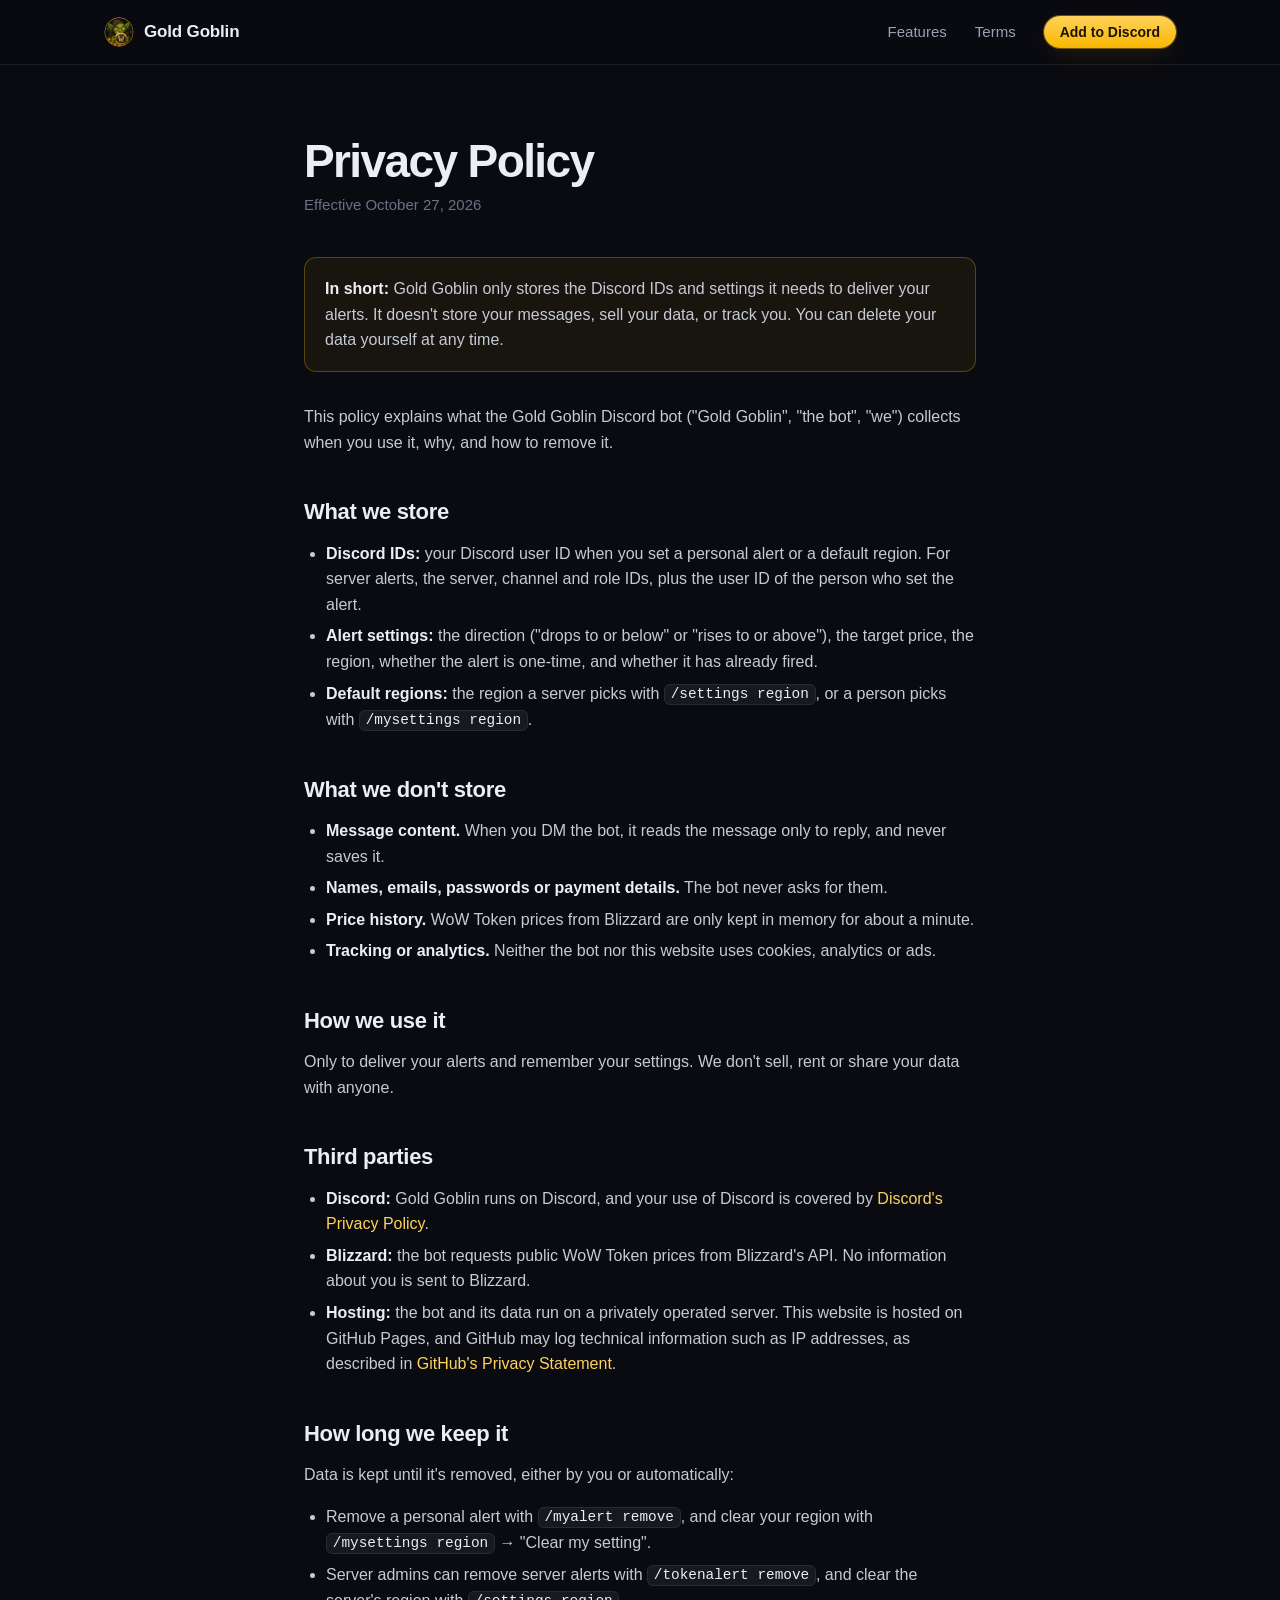
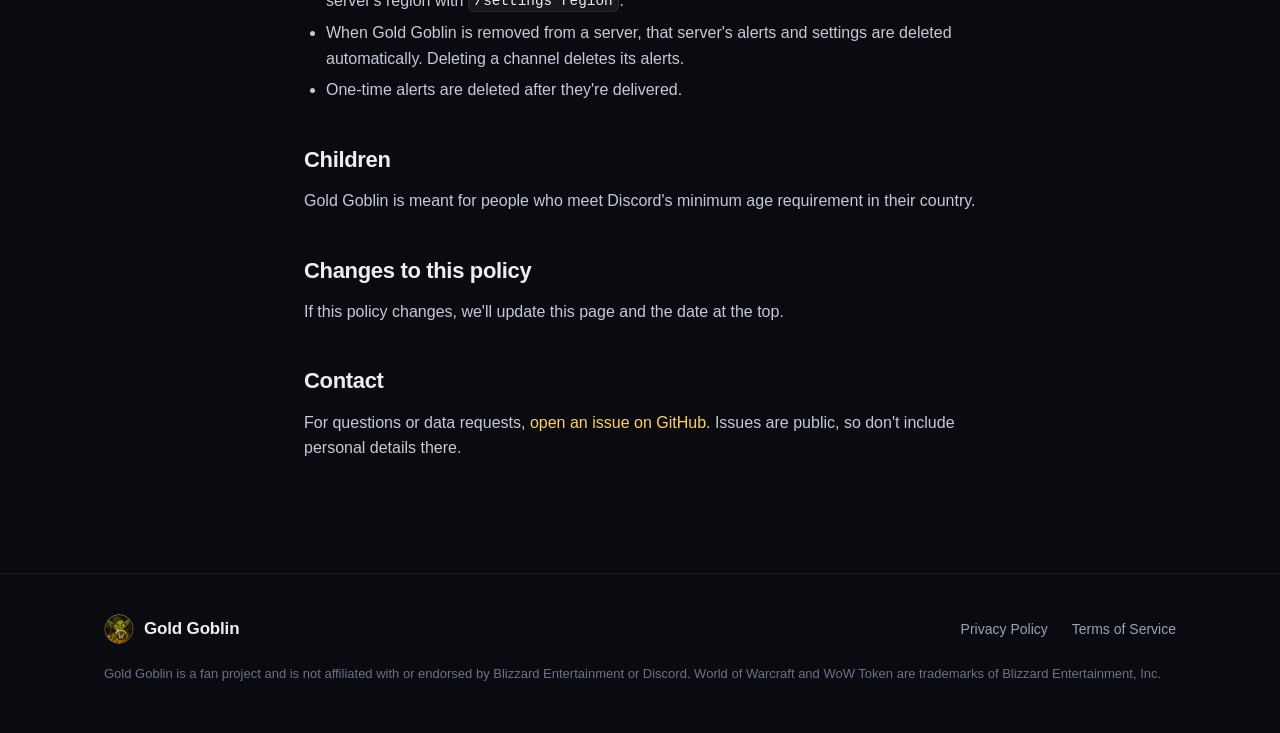
==== privacy.html @ 0d36cdb4 "Add Gold Goblin website with privacy policy and terms" ====
<!doctype html>
<html lang="en">
<head>
  <meta charset="utf-8">
  <meta name="viewport" content="width=device-width, initial-scale=1">
  <title>Privacy Policy · Gold Goblin</title>
  <meta name="description" content="What the Gold Goblin Discord bot stores, why, and how to delete it.">
  <meta name="theme-color" content="#0a0b10">
  <link rel="icon" href="assets/favicon-64.png" type="image/png">
  <link rel="apple-touch-icon" href="assets/icon-256.png">
  <link rel="stylesheet" href="assets/styles.css">
</head>
<body>
  <header class="site-header">
    <nav class="container nav" aria-label="Main">
      <a class="brand" href="./">
        <img src="assets/icon-256.png" alt="" width="28" height="28">
        Gold Goblin
      </a>
      <div class="nav-links">
        <a href="./#features">Features</a>
        <a href="terms.html">Terms</a>
        <a class="btn btn-primary btn-small" href="https://discord.com/oauth2/authorize?client_id=1545483178246930565&amp;scope=bot+applications.commands&amp;permissions=19456">Add to Discord</a>
      </div>
    </nav>
  </header>

  <main class="legal">
    <article class="container prose">
      <h1>Privacy Policy</h1>
      <p class="updated">Effective October 27, 2026</p>

      <p class="callout"><strong>In short:</strong> Gold Goblin only stores the Discord IDs and settings it needs to deliver your alerts. It doesn't store your messages, sell your data, or track you. You can delete your data yourself at any time.</p>

      <p>This policy explains what the Gold Goblin Discord bot ("Gold Goblin", "the bot", "we") collects when you use it, why, and how to remove it.</p>

      <h2>What we store</h2>
      <ul>
        <li><strong>Discord IDs:</strong> your Discord user ID when you set a personal alert or a default region. For server alerts, the server, channel and role IDs, plus the user ID of the person who set the alert.</li>
        <li><strong>Alert settings:</strong> the direction ("drops to or below" or "rises to or above"), the target price, the region, whether the alert is one-time, and whether it has already fired.</li>
        <li><strong>Default regions:</strong> the region a server picks with <code>/settings region</code>, or a person picks with <code>/mysettings region</code>.</li>
      </ul>

      <h2>What we don't store</h2>
      <ul>
        <li><strong>Message content.</strong> When you DM the bot, it reads the message only to reply, and never saves it.</li>
        <li><strong>Names, emails, passwords or payment details.</strong> The bot never asks for them.</li>
        <li><strong>Price history.</strong> WoW Token prices from Blizzard are only kept in memory for about a minute.</li>
        <li><strong>Tracking or analytics.</strong> Neither the bot nor this website uses cookies, analytics or ads.</li>
      </ul>

      <h2>How we use it</h2>
      <p>Only to deliver your alerts and remember your settings. We don't sell, rent or share your data with anyone.</p>

      <h2>Third parties</h2>
      <ul>
        <li><strong>Discord:</strong> Gold Goblin runs on Discord, and your use of Discord is covered by <a href="https://discord.com/privacy">Discord's Privacy Policy</a>.</li>
        <li><strong>Blizzard:</strong> the bot requests public WoW Token prices from Blizzard's API. No information about you is sent to Blizzard.</li>
        <li><strong>Hosting:</strong> the bot and its data run on a privately operated server. This website is hosted on GitHub Pages, and GitHub may log technical information such as IP addresses, as described in <a href="https://docs.github.com/en/site-policy/privacy-policies/github-general-privacy-statement">GitHub's Privacy Statement</a>.</li>
      </ul>

      <h2>How long we keep it</h2>
      <p>Data is kept until it's removed, either by you or automatically:</p>
      <ul>
        <li>Remove a personal alert with <code>/myalert remove</code>, and clear your region with <code>/mysettings region</code> → "Clear my setting".</li>
        <li>Server admins can remove server alerts with <code>/tokenalert remove</code>, and clear the server's region with <code>/settings region</code>.</li>
        <li>When Gold Goblin is removed from a server, that server's alerts and settings are deleted automatically. Deleting a channel deletes its alerts.</li>
        <li>One-time alerts are deleted after they're delivered.</li>
      </ul>

      <h2>Children</h2>
      <p>Gold Goblin is meant for people who meet Discord's minimum age requirement in their country.</p>

      <h2>Changes to this policy</h2>
      <p>If this policy changes, we'll update this page and the date at the top.</p>

      <h2>Contact</h2>
      <p>For questions or data requests, <a href="https://github.com/TainaMalave/gold-goblin-site/issues">open an issue on GitHub</a>. Issues are public, so don't include personal details there.</p>
    </article>
  </main>

  <footer class="site-footer">
    <div class="container">
      <div class="footer-grid">
        <a class="brand" href="./">
          <img src="assets/icon-256.png" alt="" width="28" height="28">
          Gold Goblin
        </a>
        <div class="footer-links">
          <a href="privacy.html">Privacy Policy</a>
          <a href="terms.html">Terms of Service</a>
        </div>
      </div>
      <p class="disclaimer">Gold Goblin is a fan project and is not affiliated with or endorsed by Blizzard Entertainment or Discord. World of Warcraft and WoW Token are trademarks of Blizzard Entertainment, Inc.</p>
    </div>
  </footer>
</body>
</html>
---- assets/styles.css ----
:root {
  color-scheme: dark;
  --bg: #0a0b10;
  --bg-raised: #10121a;
  --card: #141722;
  --card-hover: #181c29;
  --border: rgba(255, 255, 255, 0.08);
  --border-strong: rgba(255, 255, 255, 0.14);
  --text: #eceef4;
  --muted: #9ba1b4;
  --faint: #6b7186;
  --gold: #f8b700;
  --gold-soft: #ffd25c;
  --gold-ink: #1b1400;
  --gold-glow: rgba(248, 183, 0, 0.18);
  --discord-bg: #2b2d31;
  --discord-embed: #232428;
  --radius: 14px;
  --max: 1120px;
  --font: ui-sans-serif, -apple-system, BlinkMacSystemFont, "Segoe UI", Roboto, "Helvetica Neue", Arial, sans-serif;
  --mono: ui-monospace, SFMono-Regular, Menlo, Consolas, "Liberation Mono", monospace;
}

*,
*::before,
*::after {
  box-sizing: border-box;
}

html {
  scroll-behavior: smooth;
}

body {
  margin: 0;
  background: var(--bg);
  color: var(--text);
  font-family: var(--font);
  font-size: 16px;
  line-height: 1.6;
  -webkit-font-smoothing: antialiased;
}

a {
  color: var(--gold-soft);
  text-decoration: none;
}

a:hover {
  text-decoration: underline;
}

:focus-visible {
  outline: 2px solid var(--gold);
  outline-offset: 3px;
  border-radius: 6px;
}

code {
  font-family: var(--mono);
  font-size: 0.9em;
  background: rgba(255, 255, 255, 0.06);
  border: 1px solid var(--border);
  border-radius: 6px;
  padding: 0.1em 0.4em;
  color: var(--text);
}

.container {
  width: 100%;
  max-width: var(--max);
  margin: 0 auto;
  padding: 0 24px;
}

/* Header */

.site-header {
  position: sticky;
  top: 0;
  z-index: 10;
  background: rgba(10, 11, 16, 0.75);
  backdrop-filter: blur(12px);
  -webkit-backdrop-filter: blur(12px);
  border-bottom: 1px solid var(--border);
}

.nav {
  display: flex;
  align-items: center;
  justify-content: space-between;
  height: 64px;
  gap: 16px;
}

.brand {
  display: flex;
  align-items: center;
  gap: 10px;
  color: var(--text);
  font-weight: 700;
  font-size: 17px;
  letter-spacing: -0.01em;
}

.brand:hover {
  text-decoration: none;
}

.brand img {
  width: 30px;
  height: 30px;
  border-radius: 50%;
}

.nav-links {
  display: flex;
  align-items: center;
  gap: 28px;
}

.nav-links a:not(.btn) {
  color: var(--muted);
  font-size: 15px;
}

.nav-links a:not(.btn):hover {
  color: var(--text);
  text-decoration: none;
}

/* Buttons */

.btn {
  display: inline-flex;
  align-items: center;
  justify-content: center;
  gap: 8px;
  padding: 12px 22px;
  border-radius: 999px;
  font-weight: 600;
  font-size: 15px;
  line-height: 1;
  transition: transform 0.15s ease, box-shadow 0.15s ease, background 0.15s ease;
}

.btn:hover {
  text-decoration: none;
  transform: translateY(-1px);
}

.btn svg {
  width: 18px;
  height: 18px;
}

.btn-primary {
  background: linear-gradient(180deg, var(--gold-soft), var(--gold));
  color: var(--gold-ink);
  box-shadow: 0 0 0 1px rgba(248, 183, 0, 0.4), 0 8px 24px -8px var(--gold-glow);
}

.btn-primary:hover {
  box-shadow: 0 0 0 1px rgba(248, 183, 0, 0.6), 0 12px 32px -8px rgba(248, 183, 0, 0.35);
}

.btn-ghost {
  color: var(--text);
  border: 1px solid var(--border-strong);
  background: rgba(255, 255, 255, 0.02);
}

.btn-ghost:hover {
  background: rgba(255, 255, 255, 0.06);
}

.btn-small {
  padding: 9px 16px;
  font-size: 14px;
}

.btn-large {
  padding: 16px 28px;
  font-size: 16px;
}

/* Hero */

.hero {
  position: relative;
  overflow: hidden;
  padding: 96px 0 88px;
}

.hero::before {
  content: "";
  position: absolute;
  inset: -40% -10% auto;
  height: 720px;
  background: radial-gradient(ellipse at center, var(--gold-glow), transparent 60%);
  pointer-events: none;
}

.hero::after {
  content: "";
  position: absolute;
  inset: 0;
  background-image: linear-gradient(var(--border) 1px, transparent 1px),
    linear-gradient(90deg, var(--border) 1px, transparent 1px);
  background-size: 56px 56px;
  mask-image: radial-gradient(ellipse at 50% 0%, black 20%, transparent 70%);
  -webkit-mask-image: radial-gradient(ellipse at 50% 0%, black 20%, transparent 70%);
  opacity: 0.5;
  pointer-events: none;
}

.hero-grid {
  position: relative;
  z-index: 1;
  display: grid;
  grid-template-columns: 1.05fr 1fr;
  gap: 56px;
  align-items: center;
}

.eyebrow {
  display: inline-flex;
  align-items: center;
  gap: 8px;
  padding: 6px 12px;
  border: 1px solid rgba(248, 183, 0, 0.3);
  border-radius: 999px;
  background: rgba(248, 183, 0, 0.08);
  color: var(--gold-soft);
  font-size: 13px;
  font-weight: 600;
}

.eyebrow .dot {
  width: 7px;
  height: 7px;
  border-radius: 50%;
  background: var(--gold);
  box-shadow: 0 0 10px var(--gold);
}

h1 {
  margin: 20px 0 16px;
  font-size: clamp(38px, 5.4vw, 60px);
  line-height: 1.05;
  letter-spacing: -0.035em;
  font-weight: 800;
}

.gradient-text {
  background: linear-gradient(90deg, var(--gold-soft), var(--gold) 60%, #ff9f1a);
  -webkit-background-clip: text;
  background-clip: text;
  color: transparent;
}

.lead {
  margin: 0 0 32px;
  max-width: 540px;
  color: var(--muted);
  font-size: 19px;
}

.hero-actions {
  display: flex;
  flex-wrap: wrap;
  gap: 12px;
}

.hero-facts {
  display: flex;
  flex-wrap: wrap;
  gap: 8px 24px;
  margin: 32px 0 0;
  padding: 0;
  list-style: none;
  color: var(--faint);
  font-size: 14px;
}

.hero-facts li::before {
  content: "✓";
  margin-right: 8px;
  color: var(--gold);
  font-weight: 700;
}

/* Discord message mock */

.mock {
  position: relative;
  padding: 20px;
  border: 1px solid var(--border-strong);
  border-radius: 18px;
  background: linear-gradient(180deg, rgba(255, 255, 255, 0.04), rgba(255, 255, 255, 0.01));
  box-shadow: 0 30px 80px -30px rgba(0, 0, 0, 0.8), 0 0 0 1px rgba(0, 0, 0, 0.4);
}

.mock-window {
  border-radius: 12px;
  background: var(--discord-bg);
  padding: 18px 18px 20px;
}

.mock-channel {
  margin: 0 0 16px;
  padding-bottom: 12px;
  border-bottom: 1px solid rgba(255, 255, 255, 0.06);
  color: #b5bac1;
  font-size: 14px;
  font-weight: 600;
}

.mock-channel span {
  color: #80848e;
  margin-right: 4px;
}

.msg {
  display: grid;
  grid-template-columns: 40px 1fr;
  gap: 14px;
}

.msg-avatar {
  width: 40px;
  height: 40px;
  border-radius: 50%;
}

.msg-head {
  display: flex;
  align-items: center;
  gap: 8px;
  font-size: 15px;
}

.msg-name {
  color: var(--gold-soft);
  font-weight: 600;
}

.msg-tag {
  padding: 1px 5px;
  border-radius: 4px;
  background: #5865f2;
  color: #fff;
  font-size: 10px;
  font-weight: 700;
  letter-spacing: 0.02em;
}

.msg-time {
  color: #949ba4;
  font-size: 12px;
}

.msg-text {
  margin: 4px 0 8px;
  color: #dbdee1;
  font-size: 15px;
}

.mention {
  padding: 0 3px;
  border-radius: 4px;
  background: rgba(88, 101, 242, 0.3);
  color: #c9cdfb;
  font-weight: 500;
}

.embed {
  max-width: 360px;
  border-left: 4px solid var(--gold);
  border-radius: 4px;
  background: var(--discord-embed);
  padding: 12px 16px 12px 14px;
}

.embed-title {
  color: #f2f3f5;
  font-weight: 700;
  font-size: 15px;
}

.embed-price {
  margin: 4px 0 8px;
  color: #f2f3f5;
  font-weight: 800;
  font-size: 22px;
  letter-spacing: -0.01em;
}

.embed-foot {
  color: #949ba4;
  font-size: 12px;
}

/* Sections */

section {
  padding: 88px 0;
}

.section-alt {
  background: var(--bg-raised);
  border-top: 1px solid var(--border);
  border-bottom: 1px solid var(--border);
}

.section-head {
  max-width: 640px;
  margin: 0 auto 48px;
  text-align: center;
}

.section-head .kicker {
  color: var(--gold);
  font-size: 13px;
  font-weight: 700;
  letter-spacing: 0.12em;
  text-transform: uppercase;
}

h2 {
  margin: 10px 0 12px;
  font-size: clamp(28px, 3.6vw, 40px);
  line-height: 1.15;
  letter-spacing: -0.025em;
  font-weight: 800;
}

.section-head p {
  margin: 0;
  color: var(--muted);
  font-size: 18px;
}

/* Steps */

.steps {
  display: grid;
  grid-template-columns: repeat(3, 1fr);
  gap: 20px;
  margin: 0;
  padding: 0;
  list-style: none;
  counter-reset: step;
}

.step {
  position: relative;
  padding: 28px;
  border: 1px solid var(--border);
  border-radius: var(--radius);
  background: var(--card);
}

.step::before {
  counter-increment: step;
  content: counter(step);
  display: grid;
  place-items: center;
  width: 36px;
  height: 36px;
  margin-bottom: 18px;
  border-radius: 10px;
  background: rgba(248, 183, 0, 0.12);
  border: 1px solid rgba(248, 183, 0, 0.35);
  color: var(--gold-soft);
  font-weight: 800;
}

.step h3,
.feature h3 {
  margin: 0 0 8px;
  font-size: 18px;
  letter-spacing: -0.01em;
}

.step p,
.feature p {
  margin: 0;
  color: var(--muted);
  font-size: 15px;
}

/* Features */

.features {
  display: grid;
  grid-template-columns: repeat(3, 1fr);
  gap: 20px;
}

.feature {
  padding: 28px;
  border: 1px solid var(--border);
  border-radius: var(--radius);
  background: var(--card);
  transition: border-color 0.2s ease, background 0.2s ease, transform 0.2s ease;
}

.feature:hover {
  border-color: rgba(248, 183, 0, 0.35);
  background: var(--card-hover);
  transform: translateY(-2px);
}

.feature-icon {
  display: grid;
  place-items: center;
  width: 44px;
  height: 44px;
  margin-bottom: 18px;
  border-radius: 12px;
  background: linear-gradient(180deg, rgba(248, 183, 0, 0.18), rgba(248, 183, 0, 0.06));
  border: 1px solid rgba(248, 183, 0, 0.3);
  color: var(--gold-soft);
}

.feature-icon svg {
  width: 22px;
  height: 22px;
}

/* Commands */

.commands {
  max-width: 820px;
  margin: 0 auto;
  border: 1px solid var(--border);
  border-radius: var(--radius);
  background: var(--card);
  overflow: hidden;
}

.command {
  display: grid;
  grid-template-columns: minmax(200px, 260px) 1fr auto;
  align-items: center;
  gap: 20px;
  padding: 18px 24px;
  border-bottom: 1px solid var(--border);
}

.command:last-child {
  border-bottom: 0;
}

.command code {
  justify-self: start;
  background: rgba(248, 183, 0, 0.08);
  border-color: rgba(248, 183, 0, 0.25);
  color: var(--gold-soft);
}

.command p {
  margin: 0;
  color: var(--muted);
  font-size: 15px;
}

.badge {
  padding: 4px 10px;
  border-radius: 999px;
  border: 1px solid var(--border-strong);
  color: var(--faint);
  font-size: 12px;
  font-weight: 600;
  white-space: nowrap;
}

.badge-admin {
  border-color: rgba(248, 183, 0, 0.3);
  color: var(--gold-soft);
}

/* Call to action */

.cta {
  position: relative;
  overflow: hidden;
  max-width: 880px;
  margin: 0 auto;
  padding: 64px 32px;
  border: 1px solid rgba(248, 183, 0, 0.3);
  border-radius: 24px;
  background: radial-gradient(ellipse at 50% 0%, rgba(248, 183, 0, 0.16), transparent 65%), var(--card);
  text-align: center;
}

.cta h2 {
  margin-top: 0;
}

.cta p {
  margin: 0 auto 28px;
  max-width: 520px;
  color: var(--muted);
  font-size: 18px;
}

.cta .fine {
  margin: 20px auto 0;
  color: var(--faint);
  font-size: 14px;
}

/* Legal pages */

.legal {
  padding: 72px 0 96px;
}

.prose {
  max-width: 720px;
  margin: 0 auto;
}

.prose h1 {
  margin: 0 0 8px;
  font-size: clamp(34px, 4.6vw, 46px);
}

.prose .updated {
  margin: 0 0 40px;
  color: var(--faint);
  font-size: 15px;
}

.prose h2 {
  margin: 44px 0 12px;
  font-size: 22px;
  letter-spacing: -0.015em;
}

.prose p,
.prose li {
  color: #c6cad6;
}

.prose ul {
  padding-left: 22px;
}

.prose li {
  margin: 6px 0;
}

.prose strong {
  color: var(--text);
}

.callout {
  margin: 0 0 32px;
  padding: 18px 20px;
  border: 1px solid rgba(248, 183, 0, 0.3);
  border-radius: 12px;
  background: rgba(248, 183, 0, 0.06);
  color: #d8dbe5;
}

/* Footer */

.site-footer {
  padding: 40px 0 48px;
  border-top: 1px solid var(--border);
  color: var(--faint);
  font-size: 14px;
}

.footer-grid {
  display: flex;
  flex-wrap: wrap;
  align-items: center;
  justify-content: space-between;
  gap: 16px;
}

.footer-links {
  display: flex;
  gap: 24px;
}

.footer-links a {
  color: var(--muted);
}

.disclaimer {
  margin: 20px 0 0;
  font-size: 13px;
  color: var(--faint);
}

/* Responsive */

@media (max-width: 960px) {
  .hero {
    padding: 64px 0 72px;
  }

  .hero-grid {
    grid-template-columns: 1fr;
    gap: 48px;
  }

  .features {
    grid-template-columns: repeat(2, 1fr);
  }

  .steps {
    grid-template-columns: 1fr;
  }
}

@media (max-width: 640px) {
  .container {
    padding: 0 16px;
  }

  .nav-links a:not(.btn) {
    display: none;
  }

  section {
    padding: 64px 0;
  }

  .features {
    grid-template-columns: 1fr;
  }

  .command {
    grid-template-columns: 1fr;
    gap: 8px;
    padding: 16px 18px;
  }

  .badge {
    justify-self: start;
  }

  .mock {
    padding: 12px;
  }

  .cta {
    padding: 48px 20px;
  }
}

@media (prefers-reduced-motion: reduce) {
  html {
    scroll-behavior: auto;
  }

  .btn,
  .feature {
    transition: none;
  }

  .btn:hover,
  .feature:hover {
    transform: none;
  }
}
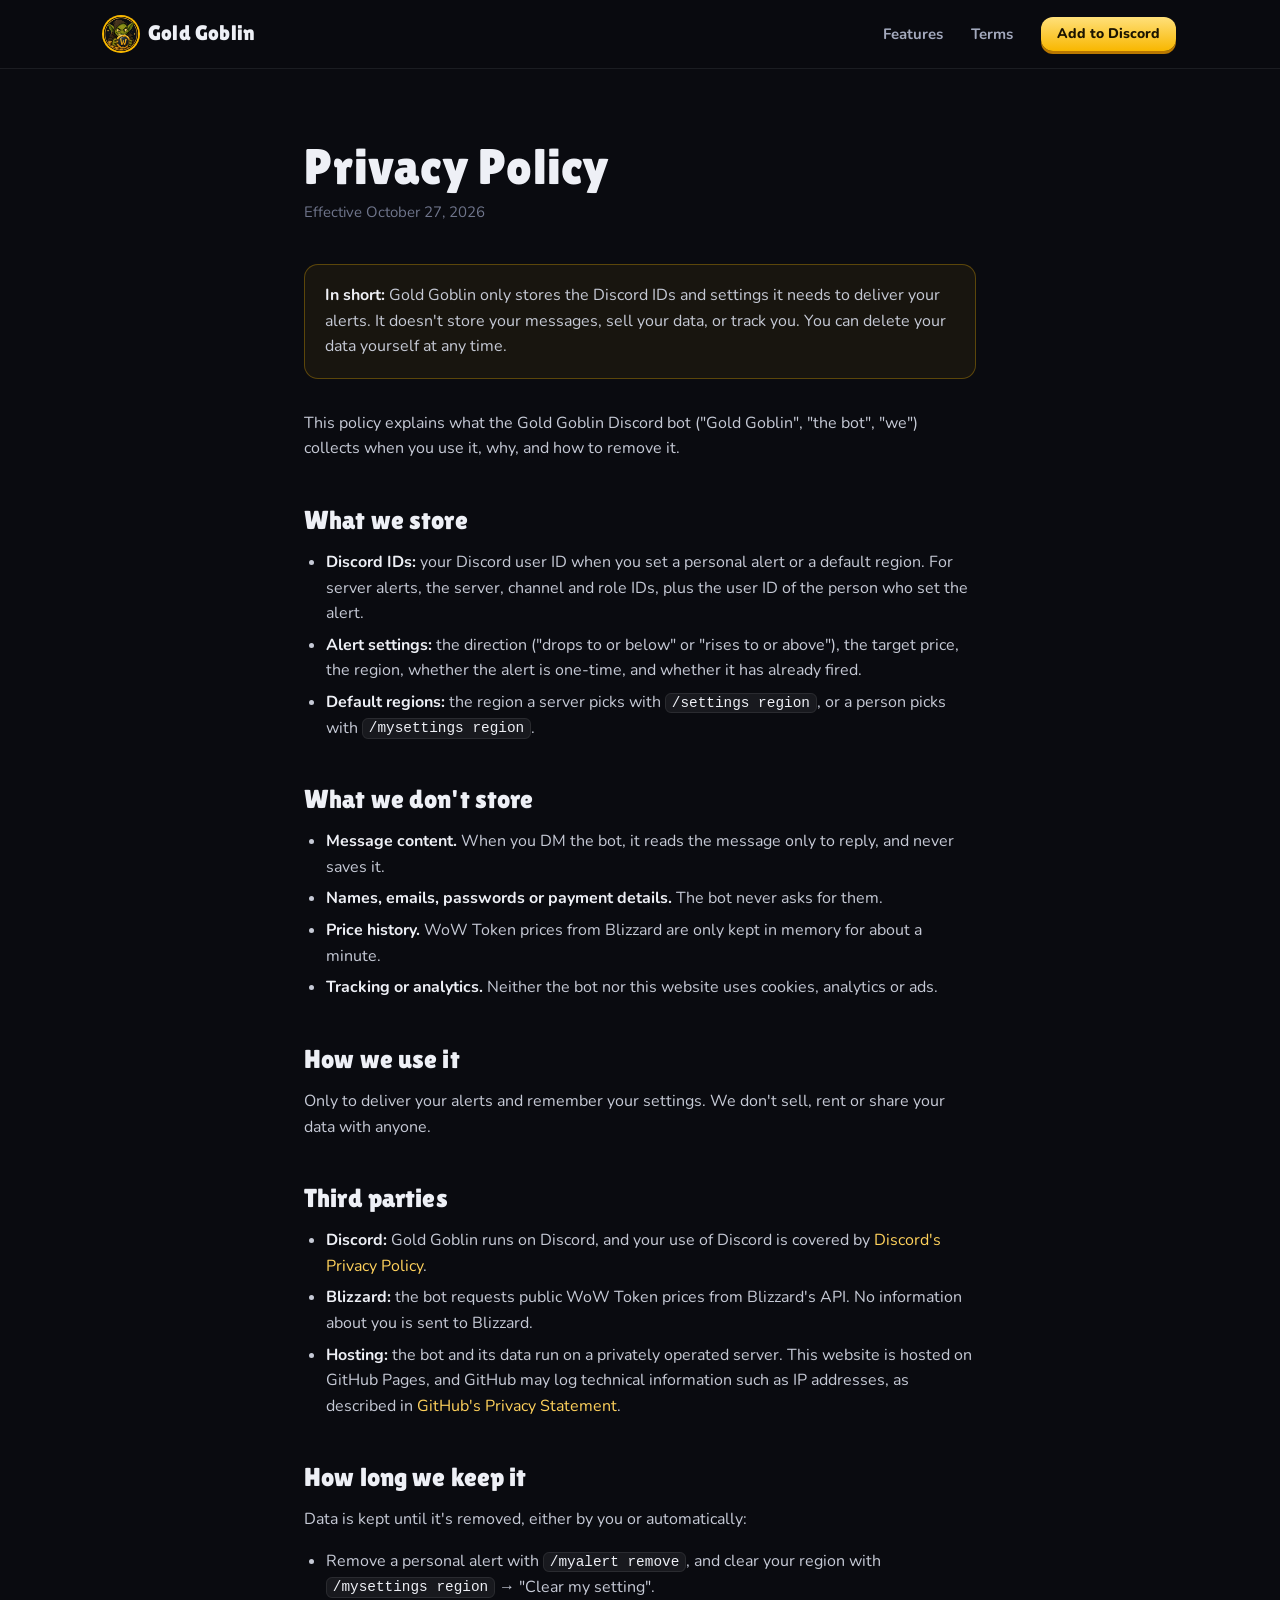
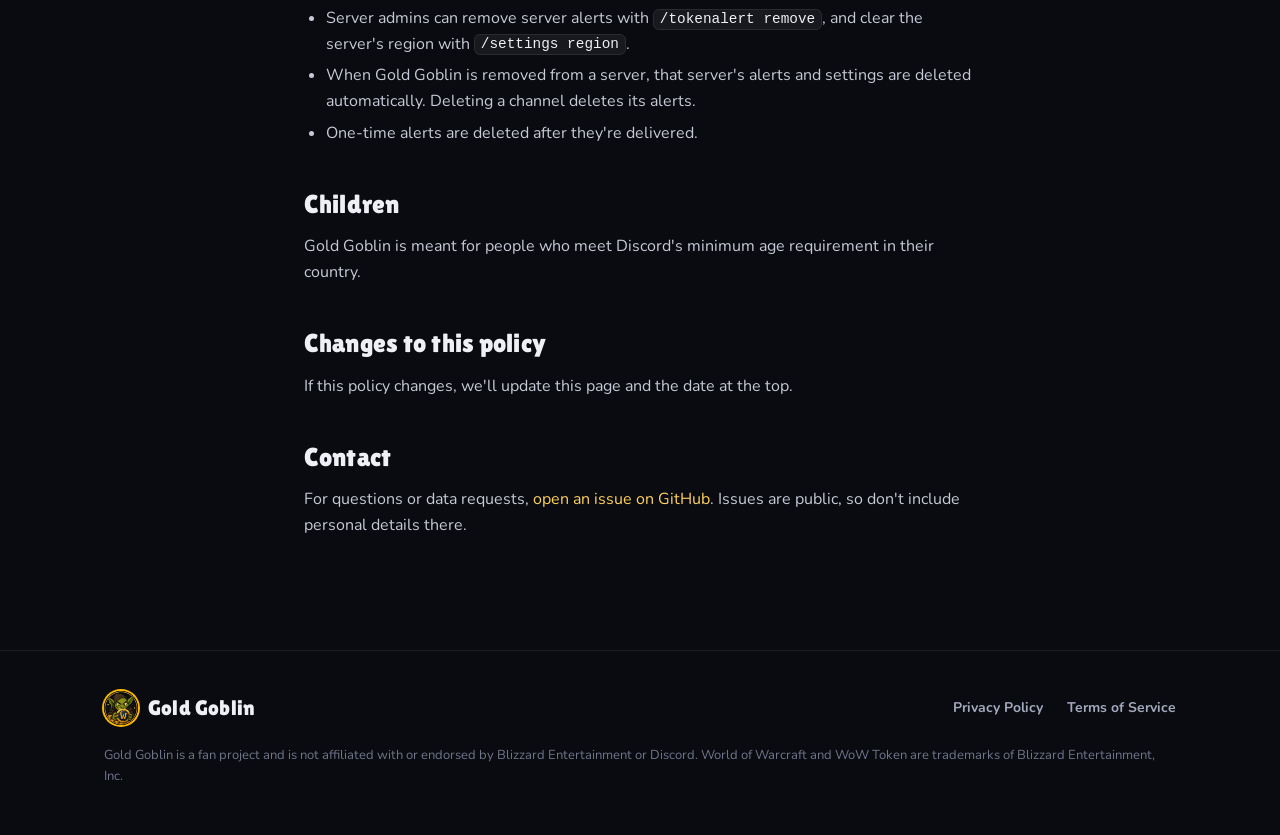
==== commit c17d7673: "gold goblin website redesign" ====
--- a/privacy.html
+++ b/privacy.html
@@ -8,17 +8,20 @@
   <meta name="theme-color" content="#0a0b10">
   <link rel="icon" href="assets/favicon-64.png" type="image/png">
   <link rel="apple-touch-icon" href="assets/icon-256.png">
+  <link rel="preconnect" href="https://fonts.googleapis.com">
+  <link rel="preconnect" href="https://fonts.gstatic.com" crossorigin>
+  <link rel="stylesheet" href="https://fonts.googleapis.com/css2?family=Lilita+One&amp;family=Nunito:wght@400;600;700;800;900&amp;display=swap">
   <link rel="stylesheet" href="assets/styles.css">
 </head>
 <body>
   <header class="site-header">
     <nav class="container nav" aria-label="Main">
-      <a class="brand" href="./">
+      <a class="brand" href="index.html">
         <img src="assets/icon-256.png" alt="" width="28" height="28">
         Gold Goblin
       </a>
       <div class="nav-links">
-        <a href="./#features">Features</a>
+        <a href="index.html#features">Features</a>
         <a href="terms.html">Terms</a>
         <a class="btn btn-primary btn-small" href="https://discord.com/oauth2/authorize?client_id=1545483178246930565&amp;scope=bot+applications.commands&amp;permissions=19456">Add to Discord</a>
       </div>
@@ -82,7 +85,7 @@
   <footer class="site-footer">
     <div class="container">
       <div class="footer-grid">
-        <a class="brand" href="./">
+        <a class="brand" href="index.html">
           <img src="assets/icon-256.png" alt="" width="28" height="28">
           Gold Goblin
         </a>
--- a/assets/styles.css
+++ b/assets/styles.css
@@ -2,22 +2,30 @@
   color-scheme: dark;
   --bg: #0a0b10;
   --bg-raised: #10121a;
-  --card: #141722;
-  --card-hover: #181c29;
+  --card: #151827;
+  --card-hover: #1a1e30;
   --border: rgba(255, 255, 255, 0.08);
   --border-strong: rgba(255, 255, 255, 0.14);
-  --text: #eceef4;
-  --muted: #9ba1b4;
-  --faint: #6b7186;
+  --text: #eef0f6;
+  --muted: #a3a9bd;
+  --faint: #6f758b;
   --gold: #f8b700;
   --gold-soft: #ffd25c;
+  --gold-deep: #b97800;
   --gold-ink: #1b1400;
   --gold-glow: rgba(248, 183, 0, 0.18);
+  --green: #8fd14f;
+  --purple: #a58bff;
+  --pink: #ff74ad;
+  --blue: #4cc3ff;
+  --orange: #ff9a3c;
+  --ink: #1d1408;
   --discord-bg: #2b2d31;
   --discord-embed: #232428;
-  --radius: 14px;
+  --radius: 20px;
   --max: 1120px;
-  --font: ui-sans-serif, -apple-system, BlinkMacSystemFont, "Segoe UI", Roboto, "Helvetica Neue", Arial, sans-serif;
+  --font: "Nunito", ui-sans-serif, -apple-system, BlinkMacSystemFont, "Segoe UI", Roboto, "Helvetica Neue", Arial, sans-serif;
+  --display: "Lilita One", "Nunito", ui-sans-serif, -apple-system, BlinkMacSystemFont, "Segoe UI", sans-serif;
   --mono: ui-monospace, SFMono-Regular, Menlo, Consolas, "Liberation Mono", monospace;
 }
 
@@ -39,6 +47,7 @@
   font-size: 16px;
   line-height: 1.6;
   -webkit-font-smoothing: antialiased;
+  overflow-x: hidden;
 }
 
 a {
@@ -66,6 +75,14 @@
   color: var(--text);
 }
 
+h1,
+h2,
+h3 {
+  font-family: var(--display);
+  font-weight: 400;
+  letter-spacing: 0.005em;
+}
+
 .container {
   width: 100%;
   max-width: var(--max);
@@ -73,13 +90,20 @@
   padding: 0 24px;
 }
 
+.svg-defs {
+  position: absolute;
+  width: 0;
+  height: 0;
+  overflow: hidden;
+}
+
 /* Header */
 
 .site-header {
   position: sticky;
   top: 0;
-  z-index: 10;
-  background: rgba(10, 11, 16, 0.75);
+  z-index: 20;
+  background: rgba(10, 11, 16, 0.78);
   backdrop-filter: blur(12px);
   -webkit-backdrop-filter: blur(12px);
   border-bottom: 1px solid var(--border);
@@ -89,7 +113,7 @@
   display: flex;
   align-items: center;
   justify-content: space-between;
-  height: 64px;
+  height: 68px;
   gap: 16px;
 }
 
@@ -98,9 +122,9 @@
   align-items: center;
   gap: 10px;
   color: var(--text);
-  font-weight: 700;
-  font-size: 17px;
-  letter-spacing: -0.01em;
+  font-family: var(--display);
+  font-size: 21px;
+  letter-spacing: 0.01em;
 }
 
 .brand:hover {
@@ -108,9 +132,15 @@
 }
 
 .brand img {
-  width: 30px;
-  height: 30px;
+  width: 34px;
+  height: 34px;
   border-radius: 50%;
+  box-shadow: 0 0 0 2px var(--gold);
+  transition: transform 0.3s ease;
+}
+
+.brand:hover img {
+  transform: rotate(-12deg) scale(1.08);
 }
 
 .nav-links {
@@ -122,10 +152,11 @@
 .nav-links a:not(.btn) {
   color: var(--muted);
   font-size: 15px;
+  font-weight: 700;
 }
 
 .nav-links a:not(.btn):hover {
-  color: var(--text);
+  color: var(--gold-soft);
   text-decoration: none;
 }
 
@@ -137,16 +168,20 @@
   justify-content: center;
   gap: 8px;
   padding: 12px 22px;
-  border-radius: 999px;
-  font-weight: 600;
+  border-radius: 14px;
+  font-weight: 800;
   font-size: 15px;
   line-height: 1;
-  transition: transform 0.15s ease, box-shadow 0.15s ease, background 0.15s ease;
+  transition: transform 0.12s ease, box-shadow 0.12s ease, background 0.15s ease;
 }
 
 .btn:hover {
   text-decoration: none;
-  transform: translateY(-1px);
+  transform: translateY(-2px);
+}
+
+.btn:active {
+  transform: translateY(3px);
 }
 
 .btn svg {
@@ -155,33 +190,48 @@
 }
 
 .btn-primary {
-  background: linear-gradient(180deg, var(--gold-soft), var(--gold));
+  background: linear-gradient(180deg, #ffe07a, var(--gold));
   color: var(--gold-ink);
-  box-shadow: 0 0 0 1px rgba(248, 183, 0, 0.4), 0 8px 24px -8px var(--gold-glow);
+  box-shadow: 0 4px 0 var(--gold-deep), 0 12px 28px -10px rgba(248, 183, 0, 0.55);
 }
 
 .btn-primary:hover {
-  box-shadow: 0 0 0 1px rgba(248, 183, 0, 0.6), 0 12px 32px -8px rgba(248, 183, 0, 0.35);
+  box-shadow: 0 6px 0 var(--gold-deep), 0 18px 36px -10px rgba(248, 183, 0, 0.65);
+}
+
+.btn-primary:active {
+  box-shadow: 0 1px 0 var(--gold-deep), 0 6px 16px -8px rgba(248, 183, 0, 0.5);
 }
 
 .btn-ghost {
   color: var(--text);
-  border: 1px solid var(--border-strong);
-  background: rgba(255, 255, 255, 0.02);
+  background: #1b1f30;
+  box-shadow: inset 0 0 0 1px var(--border-strong), 0 4px 0 #090a10;
 }
 
 .btn-ghost:hover {
-  background: rgba(255, 255, 255, 0.06);
+  background: #22273b;
+  box-shadow: inset 0 0 0 1px var(--border-strong), 0 6px 0 #090a10;
+}
+
+.btn-ghost:active {
+  box-shadow: inset 0 0 0 1px var(--border-strong), 0 1px 0 #090a10;
 }
 
 .btn-small {
-  padding: 9px 16px;
+  padding: 10px 16px;
   font-size: 14px;
+  border-radius: 12px;
+  box-shadow: 0 3px 0 var(--gold-deep);
+}
+
+.btn-small:hover {
+  box-shadow: 0 4px 0 var(--gold-deep);
 }
 
 .btn-large {
-  padding: 16px 28px;
-  font-size: 16px;
+  padding: 17px 28px;
+  font-size: 17px;
 }
 
 /* Hero */
@@ -189,7 +239,10 @@
 .hero {
   position: relative;
   overflow: hidden;
-  padding: 96px 0 88px;
+  padding: 88px 0 72px;
+  background:
+    radial-gradient(600px 420px at 8% 100%, rgba(143, 209, 79, 0.1), transparent 70%),
+    radial-gradient(520px 420px at 92% 20%, rgba(165, 139, 255, 0.1), transparent 70%);
 }
 
 .hero::before {
@@ -205,21 +258,55 @@
   content: "";
   position: absolute;
   inset: 0;
-  background-image: linear-gradient(var(--border) 1px, transparent 1px),
-    linear-gradient(90deg, var(--border) 1px, transparent 1px);
-  background-size: 56px 56px;
-  mask-image: radial-gradient(ellipse at 50% 0%, black 20%, transparent 70%);
-  -webkit-mask-image: radial-gradient(ellipse at 50% 0%, black 20%, transparent 70%);
-  opacity: 0.5;
+  background-image: radial-gradient(rgba(255, 255, 255, 0.09) 1.5px, transparent 1.6px);
+  background-size: 28px 28px;
+  mask-image: radial-gradient(ellipse at 50% 0%, black 20%, transparent 72%);
+  -webkit-mask-image: radial-gradient(ellipse at 50% 0%, black 20%, transparent 72%);
   pointer-events: none;
 }
+
+.hero-deco {
+  position: absolute;
+  inset: 0;
+  pointer-events: none;
+}
+
+.deco-coin,
+.deco-spark {
+  position: absolute;
+  overflow: visible;
+}
+
+.deco-coin {
+  width: 34px;
+  height: 34px;
+  opacity: 0.55;
+  animation: drift 9s ease-in-out infinite;
+}
+
+.dc1 { top: 14%; left: 3%; width: 40px; height: 40px; }
+.dc2 { top: 70%; left: 44%; width: 26px; height: 26px; animation-delay: -3s; opacity: 0.4; }
+.dc3 { top: 8%; left: 48%; width: 22px; height: 22px; animation-delay: -6s; opacity: 0.35; }
+.dc4 { bottom: 6%; left: 10%; width: 30px; height: 30px; animation-delay: -1.5s; }
+.dc5 { top: 4%; right: 4%; width: 28px; height: 28px; animation-delay: -4.5s; opacity: 0.4; }
+
+.deco-spark {
+  width: 18px;
+  height: 18px;
+  animation: twinkle 3s ease-in-out infinite;
+}
+
+.ds1 { top: 30%; left: 40%; }
+.ds2 { top: 86%; left: 30%; width: 14px; height: 14px; animation-delay: -1s; }
+.ds3 { top: 18%; left: 22%; width: 12px; height: 12px; animation-delay: -2s; }
+.ds4 { bottom: 12%; right: 6%; animation-delay: -1.6s; }
 
 .hero-grid {
   position: relative;
   z-index: 1;
   display: grid;
-  grid-template-columns: 1.05fr 1fr;
-  gap: 56px;
+  grid-template-columns: 1fr 1fr;
+  gap: 48px;
   align-items: center;
 }
 
@@ -227,29 +314,28 @@
   display: inline-flex;
   align-items: center;
   gap: 8px;
-  padding: 6px 12px;
-  border: 1px solid rgba(248, 183, 0, 0.3);
+  padding: 7px 14px;
+  border: 1px solid rgba(248, 183, 0, 0.35);
   border-radius: 999px;
-  background: rgba(248, 183, 0, 0.08);
+  background: rgba(248, 183, 0, 0.1);
   color: var(--gold-soft);
   font-size: 13px;
-  font-weight: 600;
+  font-weight: 800;
 }
 
 .eyebrow .dot {
-  width: 7px;
-  height: 7px;
+  width: 8px;
+  height: 8px;
   border-radius: 50%;
-  background: var(--gold);
-  box-shadow: 0 0 10px var(--gold);
+  background: var(--green);
+  box-shadow: 0 0 10px var(--green);
+  animation: pulse 1.8s ease-in-out infinite;
 }
 
 h1 {
-  margin: 20px 0 16px;
-  font-size: clamp(38px, 5.4vw, 60px);
-  line-height: 1.05;
-  letter-spacing: -0.035em;
-  font-weight: 800;
+  margin: 20px 0 18px;
+  font-size: clamp(42px, 5.6vw, 66px);
+  line-height: 1.02;
 }
 
 .gradient-text {
@@ -259,61 +345,269 @@
   color: transparent;
 }
 
+.squiggle {
+  position: relative;
+  display: inline-block;
+  white-space: nowrap;
+}
+
+.squiggle::after {
+  content: "";
+  position: absolute;
+  left: 0;
+  right: 0;
+  bottom: -0.16em;
+  height: 0.26em;
+  background: url("data:image/svg+xml,%3Csvg xmlns='http://www.w3.org/2000/svg' viewBox='0 0 200 20' preserveAspectRatio='none'%3E%3Cpath d='M3 13C30 3 50 3 70 11S110 19 132 10S172 3 197 9' fill='none' stroke='%23f8b700' stroke-width='5' stroke-linecap='round'/%3E%3C/svg%3E") no-repeat center / 100% 100%;
+}
+
 .lead {
   margin: 0 0 32px;
   max-width: 540px;
   color: var(--muted);
   font-size: 19px;
+  font-weight: 600;
 }
 
 .hero-actions {
   display: flex;
   flex-wrap: wrap;
-  gap: 12px;
+  gap: 14px;
 }
 
 .hero-facts {
   display: flex;
   flex-wrap: wrap;
-  gap: 8px 24px;
+  gap: 10px;
   margin: 32px 0 0;
   padding: 0;
   list-style: none;
-  color: var(--faint);
+  color: var(--muted);
   font-size: 14px;
+  font-weight: 700;
+}
+
+.hero-facts li {
+  padding: 6px 12px;
+  border: 1px solid var(--border-strong);
+  border-radius: 999px;
+  background: rgba(255, 255, 255, 0.03);
 }
 
 .hero-facts li::before {
   content: "✓";
+  margin-right: 6px;
+  color: var(--green);
+  font-weight: 900;
+}
+
+/* Hero stage: the poke-able goblin and the Discord alert */
+
+.stage {
+  display: grid;
+}
+
+.goblin-wrap {
+  position: relative;
+  justify-self: end;
+  width: min(340px, 100%);
+  aspect-ratio: 1;
   margin-right: 8px;
-  color: var(--gold);
-  font-weight: 700;
+}
+
+.halo {
+  position: absolute;
+  inset: -16px;
+  border-radius: 50%;
+  border: 3px dashed rgba(248, 183, 0, 0.45);
+  animation: spin 40s linear infinite;
+}
+
+.halo::before {
+  content: "";
+  position: absolute;
+  inset: -40px;
+  border-radius: 50%;
+  background: radial-gradient(circle, rgba(248, 183, 0, 0.28), transparent 65%);
+  z-index: -1;
+}
+
+.goblin-btn {
+  position: relative;
+  display: block;
+  width: 100%;
+  height: 100%;
+  padding: 0;
+  border: 0;
+  border-radius: 50%;
+  background: none;
+  cursor: pointer;
+  -webkit-tap-highlight-color: transparent;
+}
+
+.goblin-btn img {
+  display: block;
+  width: 100%;
+  height: 100%;
+  border-radius: 50%;
+  filter: drop-shadow(0 24px 40px rgba(0, 0, 0, 0.6));
+  animation: bob 5s ease-in-out infinite;
+}
+
+.goblin-btn:focus-visible {
+  outline-offset: 8px;
+  border-radius: 50%;
+}
+
+.goblin-btn.poked {
+  animation: squish 0.45s ease;
+}
+
+.bubble {
+  position: absolute;
+  top: 2%;
+  right: 84%;
+  z-index: 3;
+  width: max-content;
+  max-width: 220px;
+  margin: 0;
+  padding: 10px 15px;
+  border-radius: 18px;
+  background: #fff;
+  color: var(--gold-ink);
+  font-size: 15px;
+  font-weight: 800;
+  line-height: 1.3;
+  box-shadow: 0 5px 0 rgba(0, 0, 0, 0.35);
+  transform: rotate(-4deg);
+  animation: bubble-in 0.5s cubic-bezier(0.2, 1.4, 0.4, 1) 0.4s both;
+}
+
+.bubble::after {
+  content: "";
+  position: absolute;
+  right: 14px;
+  bottom: -9px;
+  width: 18px;
+  height: 18px;
+  background: #fff;
+  border-radius: 2px;
+  transform: rotate(30deg) skewX(10deg);
+}
+
+.bubble.pop {
+  animation: bubble-in 0.35s cubic-bezier(0.2, 1.4, 0.4, 1) both;
+}
+
+.loot {
+  position: absolute;
+  top: 0;
+  right: -8px;
+  z-index: 3;
+  margin: 0;
+  padding: 6px 12px;
+  border: 2px solid var(--gold);
+  border-radius: 999px;
+  background: #1b1608;
+  color: var(--gold-soft);
+  font-family: var(--display);
+  font-size: 16px;
+  transform: rotate(6deg);
+}
+
+.loot strong {
+  font-weight: 400;
+  color: #fff;
+}
+
+.orbit-coin,
+.orbit-spark {
+  position: absolute;
+  overflow: visible;
+  pointer-events: none;
+}
+
+.orbit-coin {
+  animation: drift 6s ease-in-out infinite;
+  filter: drop-shadow(0 6px 8px rgba(0, 0, 0, 0.5));
+}
+
+.oc1 { top: -2%; left: 4%; width: 46px; height: 46px; }
+.oc2 { top: 46%; right: -9%; width: 34px; height: 34px; animation-delay: -2s; }
+.oc3 { top: 16%; right: -2%; width: 24px; height: 24px; animation-delay: -4s; }
+
+.orbit-spark {
+  width: 20px;
+  height: 20px;
+  animation: twinkle 2.6s ease-in-out infinite;
+}
+
+.os1 { top: 32%; left: -6%; }
+.os2 { top: 64%; right: 2%; width: 16px; height: 16px; animation-delay: -1.2s; }
+
+.burst-coin {
+  position: absolute;
+  left: 50%;
+  top: 50%;
+  z-index: 4;
+  width: 30px;
+  height: 30px;
+  margin: -15px 0 0 -15px;
+  overflow: visible;
+  pointer-events: none;
+  animation: burst 0.9s cubic-bezier(0.15, 0.7, 0.3, 1) forwards;
+}
+
+.plus-gold {
+  position: absolute;
+  left: 50%;
+  top: 34%;
+  z-index: 4;
+  margin: 0;
+  color: var(--gold-soft);
+  font-family: var(--display);
+  font-size: 30px;
+  text-shadow: 0 3px 0 var(--ink), 0 0 16px rgba(248, 183, 0, 0.6);
+  pointer-events: none;
+  animation: rise 1s ease-out forwards;
 }
 
 /* Discord message mock */
 
 .mock {
   position: relative;
-  padding: 20px;
+  z-index: 2;
+  justify-self: start;
+  width: min(460px, 100%);
+  margin-top: -34px;
+  padding: 14px;
   border: 1px solid var(--border-strong);
-  border-radius: 18px;
-  background: linear-gradient(180deg, rgba(255, 255, 255, 0.04), rgba(255, 255, 255, 0.01));
-  box-shadow: 0 30px 80px -30px rgba(0, 0, 0, 0.8), 0 0 0 1px rgba(0, 0, 0, 0.4);
+  border-radius: 20px;
+  background: linear-gradient(180deg, rgba(255, 255, 255, 0.07), rgba(255, 255, 255, 0.02));
+  backdrop-filter: blur(6px);
+  -webkit-backdrop-filter: blur(6px);
+  box-shadow: 0 30px 80px -30px rgba(0, 0, 0, 0.9), 0 0 0 1px rgba(0, 0, 0, 0.4);
+  transform: rotate(-2.5deg);
+  transition: transform 0.3s ease;
+}
+
+.mock:hover {
+  transform: rotate(0deg) scale(1.02);
 }
 
 .mock-window {
   border-radius: 12px;
   background: var(--discord-bg);
-  padding: 18px 18px 20px;
+  padding: 16px 16px 18px;
 }
 
 .mock-channel {
-  margin: 0 0 16px;
-  padding-bottom: 12px;
+  margin: 0 0 14px;
+  padding-bottom: 10px;
   border-bottom: 1px solid rgba(255, 255, 255, 0.06);
   color: #b5bac1;
   font-size: 14px;
-  font-weight: 600;
+  font-weight: 700;
 }
 
 .mock-channel span {
@@ -342,7 +636,7 @@
 
 .msg-name {
   color: var(--gold-soft);
-  font-weight: 600;
+  font-weight: 700;
 }
 
 .msg-tag {
@@ -351,7 +645,7 @@
   background: #5865f2;
   color: #fff;
   font-size: 10px;
-  font-weight: 700;
+  font-weight: 800;
   letter-spacing: 0.02em;
 }
 
@@ -371,7 +665,7 @@
   border-radius: 4px;
   background: rgba(88, 101, 242, 0.3);
   color: #c9cdfb;
-  font-weight: 500;
+  font-weight: 600;
 }
 
 .embed {
@@ -384,16 +678,16 @@
 
 .embed-title {
   color: #f2f3f5;
-  font-weight: 700;
+  font-weight: 800;
   font-size: 15px;
 }
 
 .embed-price {
-  margin: 4px 0 8px;
-  color: #f2f3f5;
-  font-weight: 800;
-  font-size: 22px;
-  letter-spacing: -0.01em;
+  margin: 2px 0 6px;
+  color: var(--gold-soft);
+  font-family: var(--display);
+  font-size: 28px;
+  letter-spacing: 0.01em;
 }
 
 .embed-foot {
@@ -401,6 +695,82 @@
   font-size: 12px;
 }
 
+/* Scrolling banners */
+
+.ticker {
+  position: relative;
+  z-index: 3;
+  height: 150px;
+  overflow: hidden;
+}
+
+.band {
+  position: absolute;
+  top: 50%;
+  left: -5%;
+  right: -5%;
+  display: flex;
+  overflow: hidden;
+  font-family: var(--display);
+  white-space: nowrap;
+}
+
+.band-back {
+  margin-top: -32px;
+  padding: 10px 0;
+  background: #4f7d1f;
+  color: #d9f7b4;
+  font-size: 20px;
+  transform: translateY(-50%) rotate(2deg);
+}
+
+.band-front {
+  margin-top: 14px;
+  padding: 13px 0;
+  background: linear-gradient(180deg, #ffd85c, var(--gold));
+  color: var(--gold-ink);
+  font-size: 24px;
+  box-shadow: 0 8px 0 rgba(0, 0, 0, 0.35);
+  transform: translateY(-50%) rotate(-1.6deg);
+}
+
+.band-track {
+  display: flex;
+  flex-shrink: 0;
+  margin: 0;
+  padding: 0;
+  list-style: none;
+  animation: marquee 32s linear infinite;
+}
+
+.band-back .band-track {
+  animation-direction: reverse;
+  animation-duration: 40s;
+}
+
+.band-track li {
+  display: flex;
+  align-items: center;
+  gap: 26px;
+  padding-right: 26px;
+}
+
+.band-track li::after {
+  content: "";
+  width: 20px;
+  height: 20px;
+  border-radius: 50%;
+  background: radial-gradient(circle at 35% 35%, #fff3b0, var(--gold) 55%, var(--gold-deep));
+  box-shadow: inset 0 0 0 2px #7a4f00;
+}
+
+.band-back .band-track li::after {
+  width: 10px;
+  height: 10px;
+  background: var(--green);
+  box-shadow: none;
+}
+
 /* Sections */
 
 section {
@@ -408,37 +778,61 @@
 }
 
 .section-alt {
+  position: relative;
   background: var(--bg-raised);
-  border-top: 1px solid var(--border);
-  border-bottom: 1px solid var(--border);
+}
+
+.section-alt::before,
+.section-alt::after {
+  content: "";
+  position: absolute;
+  left: 0;
+  right: 0;
+  height: 40px;
+  background: url("data:image/svg+xml,%3Csvg xmlns='http://www.w3.org/2000/svg' viewBox='0 0 1200 40' preserveAspectRatio='none'%3E%3Cpath d='M0 20C200 0 400 0 600 20S1000 40 1200 20V40H0Z' fill='%2310121a'/%3E%3C/svg%3E") repeat-x center / 1200px 40px;
+  pointer-events: none;
+}
+
+.section-alt::before {
+  top: -39px;
+}
+
+.section-alt::after {
+  bottom: -39px;
+  transform: scaleY(-1);
 }
 
 .section-head {
   max-width: 640px;
-  margin: 0 auto 48px;
+  margin: 0 auto 52px;
   text-align: center;
 }
 
 .section-head .kicker {
-  color: var(--gold);
-  font-size: 13px;
-  font-weight: 700;
-  letter-spacing: 0.12em;
+  display: inline-block;
+  padding: 5px 14px;
+  border-radius: 999px;
+  background: var(--gold);
+  color: var(--gold-ink);
+  font-family: var(--display);
+  font-size: 15px;
+  letter-spacing: 0.06em;
   text-transform: uppercase;
+  box-shadow: 0 3px 0 var(--gold-deep);
+  transform: rotate(-3deg);
 }
 
 h2 {
-  margin: 10px 0 12px;
-  font-size: clamp(28px, 3.6vw, 40px);
-  line-height: 1.15;
-  letter-spacing: -0.025em;
-  font-weight: 800;
+  margin: 16px 0 12px;
+  font-size: clamp(32px, 4.2vw, 48px);
+  line-height: 1.08;
 }
 
 .section-head p {
   margin: 0;
   color: var(--muted);
   font-size: 18px;
+  font-weight: 600;
 }
 
 /* Steps */
@@ -446,7 +840,7 @@
 .steps {
   display: grid;
   grid-template-columns: repeat(3, 1fr);
-  gap: 20px;
+  gap: 24px;
   margin: 0;
   padding: 0;
   list-style: none;
@@ -454,33 +848,92 @@
 }
 
 .step {
+  --accent: var(--gold);
+  --panel: #262012;
+  --glow: rgba(248, 183, 0, 0.3);
   position: relative;
-  padding: 28px;
+  overflow: hidden;
   border: 1px solid var(--border);
-  border-radius: var(--radius);
+  border-radius: 24px;
   background: var(--card);
+}
+
+.step:nth-child(1) {
+  --accent: var(--green);
+  --panel: #17241a;
+  --glow: rgba(143, 209, 79, 0.32);
+}
+
+.step:nth-child(2) {
+  --accent: var(--purple);
+  --panel: #1d1a30;
+  --glow: rgba(165, 139, 255, 0.32);
+}
+
+.step:hover {
+  border-color: var(--accent);
+  transform: translateY(-6px) rotate(-0.6deg);
+  box-shadow: 0 24px 48px -24px var(--glow);
 }
 
 .step::before {
   counter-increment: step;
   content: counter(step);
+  position: absolute;
+  top: 16px;
+  left: 16px;
+  z-index: 2;
   display: grid;
   place-items: center;
-  width: 36px;
-  height: 36px;
-  margin-bottom: 18px;
-  border-radius: 10px;
-  background: rgba(248, 183, 0, 0.12);
-  border: 1px solid rgba(248, 183, 0, 0.35);
-  color: var(--gold-soft);
-  font-weight: 800;
+  width: 42px;
+  height: 42px;
+  border-radius: 13px;
+  background: var(--accent);
+  color: #12131c;
+  font-family: var(--display);
+  font-size: 24px;
+  box-shadow: 0 4px 0 rgba(0, 0, 0, 0.4);
+  transform: rotate(-8deg);
+}
+
+.step-art {
+  display: flex;
+  align-items: flex-end;
+  justify-content: center;
+  height: 210px;
+  padding-top: 12px;
+  background:
+    radial-gradient(circle at 50% 75%, var(--glow), transparent 68%),
+    radial-gradient(rgba(255, 255, 255, 0.08) 1.5px, transparent 1.6px) 0 0 / 18px 18px,
+    var(--panel);
+  border-bottom: 3px solid var(--accent);
+}
+
+.char {
+  display: block;
+  overflow: visible;
+}
+
+.step-art .char {
+  width: auto;
+  height: 100%;
+  max-width: 100%;
+  transition: transform 0.3s ease;
+}
+
+.step:hover .char {
+  transform: translateY(-6px) scale(1.03);
+}
+
+.step-body {
+  padding: 22px 26px 28px;
 }
 
 .step h3,
 .feature h3 {
   margin: 0 0 8px;
-  font-size: 18px;
-  letter-spacing: -0.01em;
+  font-size: 23px;
+  line-height: 1.15;
 }
 
 .step p,
@@ -490,63 +943,205 @@
   font-size: 15px;
 }
 
+/* Character motion */
+
+.wave-arm {
+  transform-box: view-box;
+  transform-origin: 195px 212px;
+  animation: wave 2.6s ease-in-out infinite;
+}
+
+.bell-swing {
+  transform-box: view-box;
+  transform-origin: 236px 114px;
+  animation: ring 1.8s ease-in-out infinite;
+}
+
+.ding {
+  animation: ding 1.8s ease-in-out infinite;
+}
+
+.blink {
+  transform-box: fill-box;
+  transform-origin: center;
+  animation: blink 5s infinite;
+}
+
+.twinkle {
+  transform-box: fill-box;
+  transform-origin: center;
+  animation: twinkle 2.4s ease-in-out infinite;
+}
+
+.twinkle.t2 {
+  animation-delay: -1.2s;
+}
+
+.hover-coin {
+  animation: hover-coin 3s ease-in-out infinite;
+}
+
+.peek-head {
+  animation: peek 4.5s ease-in-out infinite;
+}
+
 /* Features */
 
 .features {
   display: grid;
   grid-template-columns: repeat(3, 1fr);
-  gap: 20px;
+  gap: 22px;
+  padding-top: 16px;
 }
 
 .feature {
+  --accent: var(--gold);
+  position: relative;
   padding: 28px;
   border: 1px solid var(--border);
   border-radius: var(--radius);
-  background: var(--card);
-  transition: border-color 0.2s ease, background 0.2s ease, transform 0.2s ease;
-}
+  background:
+    radial-gradient(200px 140px at 100% 0%, color-mix(in srgb, var(--accent) 14%, transparent), transparent 70%),
+    var(--card);
+}
+
+.feature:nth-child(2) { --accent: var(--green); }
+.feature:nth-child(3) { --accent: var(--purple); }
+.feature:nth-child(4) { --accent: var(--blue); }
+.feature:nth-child(5) { --accent: var(--pink); }
+.feature:nth-child(6) { --accent: var(--orange); }
 
 .feature:hover {
-  border-color: rgba(248, 183, 0, 0.35);
-  background: var(--card-hover);
-  transform: translateY(-2px);
+  border-color: var(--accent);
+  background:
+    radial-gradient(240px 160px at 100% 0%, color-mix(in srgb, var(--accent) 20%, transparent), transparent 70%),
+    var(--card-hover);
+  transform: translateY(-5px);
+  box-shadow: 0 22px 44px -24px var(--accent);
 }
 
 .feature-icon {
   display: grid;
   place-items: center;
-  width: 44px;
-  height: 44px;
-  margin-bottom: 18px;
-  border-radius: 12px;
-  background: linear-gradient(180deg, rgba(248, 183, 0, 0.18), rgba(248, 183, 0, 0.06));
-  border: 1px solid rgba(248, 183, 0, 0.3);
-  color: var(--gold-soft);
+  width: 54px;
+  height: 54px;
+  margin-bottom: 20px;
+  border-radius: 16px;
+  background: var(--accent);
+  color: #12131c;
+  box-shadow: 0 5px 0 rgba(0, 0, 0, 0.4);
+  transform: rotate(-6deg);
+  transition: transform 0.3s cubic-bezier(0.3, 1.6, 0.5, 1);
+}
+
+.feature:hover .feature-icon {
+  transform: rotate(6deg) scale(1.1);
 }
 
 .feature-icon svg {
-  width: 22px;
-  height: 22px;
+  width: 26px;
+  height: 26px;
+}
+
+.peeker {
+  position: absolute;
+  bottom: 100%;
+  overflow: visible;
+  pointer-events: none;
+}
+
+.feature-peeker {
+  right: 22px;
+  width: 124px;
+  margin-bottom: -4px;
 }
 
 /* Commands */
 
+.commands-layout {
+  display: grid;
+  grid-template-columns: 240px 1fr;
+  gap: 40px;
+  align-items: start;
+  max-width: 1000px;
+  margin: 0 auto;
+}
+
+.commands-goblin {
+  position: sticky;
+  top: 100px;
+  display: flex;
+  flex-direction: column;
+  align-items: center;
+  gap: 22px;
+}
+
+.goblin-badge {
+  display: flex;
+  align-items: flex-end;
+  justify-content: center;
+  width: 220px;
+  height: 220px;
+  overflow: hidden;
+  border: 5px solid var(--gold);
+  border-radius: 50%;
+  background:
+    radial-gradient(circle at 50% 70%, rgba(165, 139, 255, 0.35), transparent 70%),
+    #1b1830;
+  box-shadow: 0 0 0 6px rgba(248, 183, 0, 0.15), 0 20px 40px -18px rgba(0, 0, 0, 0.8);
+}
+
+.goblin-badge .char {
+  width: 100%;
+  height: auto;
+}
+
+.bubble-static {
+  position: relative;
+  top: auto;
+  right: auto;
+  max-width: 220px;
+  text-align: center;
+  transform: rotate(-2deg);
+  animation: none;
+}
+
+.bubble-static::after {
+  top: -9px;
+  bottom: auto;
+  right: auto;
+  left: 50%;
+  margin-left: -9px;
+  transform: rotate(45deg);
+}
+
+.bubble-static code {
+  background: var(--gold);
+  border-color: var(--gold-deep);
+  color: var(--gold-ink);
+  font-weight: 700;
+}
+
 .commands {
-  max-width: 820px;
-  margin: 0 auto;
   border: 1px solid var(--border);
   border-radius: var(--radius);
   background: var(--card);
   overflow: hidden;
+  box-shadow: 0 6px 0 rgba(0, 0, 0, 0.35);
 }
 
 .command {
   display: grid;
-  grid-template-columns: minmax(200px, 260px) 1fr auto;
+  grid-template-columns: minmax(190px, 230px) 1fr auto;
   align-items: center;
   gap: 20px;
   padding: 18px 24px;
   border-bottom: 1px solid var(--border);
+  transition: background 0.15s ease;
+}
+
+.command:hover {
+  background: rgba(248, 183, 0, 0.05);
 }
 
 .command:last-child {
@@ -555,9 +1150,10 @@
 
 .command code {
   justify-self: start;
-  background: rgba(248, 183, 0, 0.08);
-  border-color: rgba(248, 183, 0, 0.25);
+  background: rgba(248, 183, 0, 0.1);
+  border-color: rgba(248, 183, 0, 0.3);
   color: var(--gold-soft);
+  font-weight: 600;
 }
 
 .command p {
@@ -570,46 +1166,103 @@
   padding: 4px 10px;
   border-radius: 999px;
   border: 1px solid var(--border-strong);
-  color: var(--faint);
+  color: var(--muted);
   font-size: 12px;
-  font-weight: 600;
+  font-weight: 800;
   white-space: nowrap;
 }
 
 .badge-admin {
-  border-color: rgba(248, 183, 0, 0.3);
-  color: var(--gold-soft);
+  border-color: transparent;
+  background: var(--purple);
+  color: #14112a;
 }
 
 /* Call to action */
+
+.cta-section {
+  padding-top: 170px;
+}
 
 .cta {
   position: relative;
-  overflow: hidden;
   max-width: 880px;
   margin: 0 auto;
-  padding: 64px 32px;
-  border: 1px solid rgba(248, 183, 0, 0.3);
-  border-radius: 24px;
-  background: radial-gradient(ellipse at 50% 0%, rgba(248, 183, 0, 0.16), transparent 65%), var(--card);
+  padding: 64px 32px 72px;
+  border: 2px solid rgba(248, 183, 0, 0.45);
+  border-radius: 28px;
+  background:
+    radial-gradient(ellipse at 50% 0%, rgba(248, 183, 0, 0.2), transparent 65%),
+    radial-gradient(rgba(255, 255, 255, 0.06) 1.5px, transparent 1.6px) 0 0 / 22px 22px,
+    var(--card);
+  box-shadow: 0 8px 0 rgba(0, 0, 0, 0.35), 0 40px 80px -40px rgba(248, 183, 0, 0.35);
   text-align: center;
 }
 
+.cta-peeker {
+  left: 50%;
+  width: 170px;
+  margin-left: -85px;
+}
+
+.cta-pile {
+  position: absolute;
+  bottom: 14px;
+  width: 130px;
+  height: auto;
+  overflow: visible;
+  pointer-events: none;
+}
+
+.cta-pile-l {
+  left: 18px;
+}
+
+.cta-pile-r {
+  right: 18px;
+}
+
 .cta h2 {
+  position: relative;
   margin-top: 0;
 }
 
 .cta p {
+  position: relative;
   margin: 0 auto 28px;
   max-width: 520px;
   color: var(--muted);
   font-size: 18px;
+  font-weight: 600;
 }
 
 .cta .fine {
-  margin: 20px auto 0;
+  margin: 22px auto 0;
   color: var(--faint);
   font-size: 14px;
+}
+
+/* Scroll-in reveal (only when JavaScript is running) */
+
+.js .reveal {
+  opacity: 0;
+  translate: 0 28px;
+}
+
+.reveal,
+.step,
+.feature {
+  transition:
+    opacity 0.7s ease var(--d, 0s),
+    translate 0.7s cubic-bezier(0.2, 0.8, 0.2, 1) var(--d, 0s),
+    transform 0.25s ease,
+    border-color 0.25s ease,
+    box-shadow 0.25s ease;
+}
+
+.js .reveal.is-visible {
+  opacity: 1;
+  translate: 0 0;
 }
 
 /* Legal pages */
@@ -625,7 +1278,7 @@
 
 .prose h1 {
   margin: 0 0 8px;
-  font-size: clamp(34px, 4.6vw, 46px);
+  font-size: clamp(36px, 4.8vw, 50px);
 }
 
 .prose .updated {
@@ -636,8 +1289,7 @@
 
 .prose h2 {
   margin: 44px 0 12px;
-  font-size: 22px;
-  letter-spacing: -0.015em;
+  font-size: 26px;
 }
 
 .prose p,
@@ -661,7 +1313,7 @@
   margin: 0 0 32px;
   padding: 18px 20px;
   border: 1px solid rgba(248, 183, 0, 0.3);
-  border-radius: 12px;
+  border-radius: 14px;
   background: rgba(248, 183, 0, 0.06);
   color: #d8dbe5;
 }
@@ -690,6 +1342,7 @@
 
 .footer-links a {
   color: var(--muted);
+  font-weight: 700;
 }
 
 .disclaimer {
@@ -698,16 +1351,135 @@
   color: var(--faint);
 }
 
+/* Animations */
+
+@keyframes spin {
+  to { transform: rotate(360deg); }
+}
+
+@keyframes bob {
+  0%, 100% { transform: translateY(0) rotate(0deg); }
+  50% { transform: translateY(-10px) rotate(1.5deg); }
+}
+
+@keyframes drift {
+  0%, 100% { transform: translateY(0) rotate(0deg); }
+  50% { transform: translateY(-14px) rotate(14deg); }
+}
+
+@keyframes twinkle {
+  0%, 100% { transform: scale(0.6); opacity: 0.4; }
+  50% { transform: scale(1.1); opacity: 1; }
+}
+
+@keyframes pulse {
+  0%, 100% { opacity: 1; }
+  50% { opacity: 0.35; }
+}
+
+@keyframes squish {
+  0% { transform: scale(1); }
+  30% { transform: scale(1.08, 0.92) rotate(-4deg); }
+  60% { transform: scale(0.96, 1.04) rotate(3deg); }
+  100% { transform: scale(1); }
+}
+
+@keyframes bubble-in {
+  0% { opacity: 0; scale: 0.6; }
+  100% { opacity: 1; scale: 1; }
+}
+
+@keyframes burst {
+  0% { transform: translate(0, 0) scale(0.4) rotate(0deg); opacity: 1; }
+  70% { opacity: 1; }
+  100% { transform: translate(var(--dx), var(--dy)) scale(1) rotate(var(--r)); opacity: 0; }
+}
+
+@keyframes rise {
+  0% { transform: translate(-50%, 0) scale(0.6); opacity: 0; }
+  20% { transform: translate(-50%, -10px) scale(1.1); opacity: 1; }
+  100% { transform: translate(-50%, -70px) scale(1); opacity: 0; }
+}
+
+@keyframes marquee {
+  to { transform: translateX(-100%); }
+}
+
+@keyframes wave {
+  0%, 55%, 100% { transform: rotate(0deg); }
+  10%, 30%, 50% { transform: rotate(-16deg); }
+  20%, 40% { transform: rotate(4deg); }
+}
+
+@keyframes ring {
+  0%, 55%, 100% { transform: rotate(0deg); }
+  10%, 30% { transform: rotate(14deg); }
+  20%, 40% { transform: rotate(-14deg); }
+}
+
+@keyframes ding {
+  0%, 55%, 100% { opacity: 0; }
+  10%, 40% { opacity: 1; }
+}
+
+@keyframes blink {
+  0%, 92%, 100% { transform: scaleY(1); }
+  95% { transform: scaleY(0.1); }
+}
+
+@keyframes hover-coin {
+  0%, 100% { translate: 0 0; }
+  50% { translate: 0 -6px; }
+}
+
+@keyframes peek {
+  0%, 100% { transform: translateY(0); }
+  45%, 55% { transform: translateY(14px); }
+}
+
 /* Responsive */
 
 @media (max-width: 960px) {
   .hero {
-    padding: 64px 0 72px;
+    padding: 56px 0 56px;
   }
 
   .hero-grid {
     grid-template-columns: 1fr;
-    gap: 48px;
+    gap: 40px;
+  }
+
+  .stage {
+    justify-items: center;
+    padding-top: 64px;
+  }
+
+  .goblin-wrap {
+    justify-self: center;
+    width: min(260px, 66vw);
+    margin-right: 0;
+  }
+
+  .bubble {
+    top: -64px;
+    right: auto;
+    left: 50%;
+    max-width: min(280px, 80vw);
+    font-size: 14px;
+    text-align: center;
+    transform: translateX(-50%) rotate(-2deg);
+  }
+
+  .bubble::after {
+    right: auto;
+    left: 50%;
+    margin-left: -9px;
+  }
+
+  .mock {
+    justify-self: center;
+    margin-top: -18px;
+    transform: rotate(-1.5deg);
   }
 
   .features {
@@ -716,6 +1488,32 @@
 
   .steps {
     grid-template-columns: 1fr;
+    max-width: 520px;
+    margin: 0 auto;
+  }
+
+  .commands-layout {
+    grid-template-columns: 1fr;
+    gap: 28px;
+  }
+
+  .commands-goblin {
+    position: static;
+    flex-direction: row;
+    justify-content: center;
+  }
+
+  .goblin-badge {
+    flex-shrink: 0;
+    width: 140px;
+    height: 140px;
+    border-width: 4px;
+  }
+
+  .bubble-static::after {
+    top: 50%;
+    left: -7px;
+    margin: -9px 0 0;
   }
 }
 
@@ -728,8 +1526,24 @@
     display: none;
   }
 
+  .hero-deco {
+    display: none;
+  }
+
   section {
     padding: 64px 0;
+  }
+
+  .ticker {
+    height: 130px;
+  }
+
+  .band-back {
+    font-size: 17px;
+  }
+
+  .band-front {
+    font-size: 19px;
   }
 
   .features {
@@ -747,11 +1561,34 @@
   }
 
   .mock {
-    padding: 12px;
+    padding: 10px;
+  }
+
+  .goblin-badge {
+    width: 110px;
+    height: 110px;
+  }
+
+  .bubble-static {
+    font-size: 14px;
+  }
+
+  .cta-section {
+    padding-top: 140px;
   }
 
   .cta {
-    padding: 48px 20px;
+    padding: 48px 20px 100px;
+  }
+
+  .cta-peeker {
+    width: 140px;
+    margin-left: -70px;
+  }
+
+  .cta-pile {
+    width: 96px;
+    bottom: 10px;
   }
 }
 
@@ -760,13 +1597,24 @@
     scroll-behavior: auto;
   }
 
-  .btn,
-  .feature {
-    transition: none;
+  *,
+  *::before,
+  *::after {
+    animation: none !important;
+    transition: none !important;
+  }
+
+  .js .reveal {
+    opacity: 1;
+    translate: none;
   }
 
   .btn:hover,
-  .feature:hover {
+  .btn:active,
+  .step:hover,
+  .feature:hover,
+  .mock:hover,
+  .step:hover .char {
     transform: none;
   }
 }
